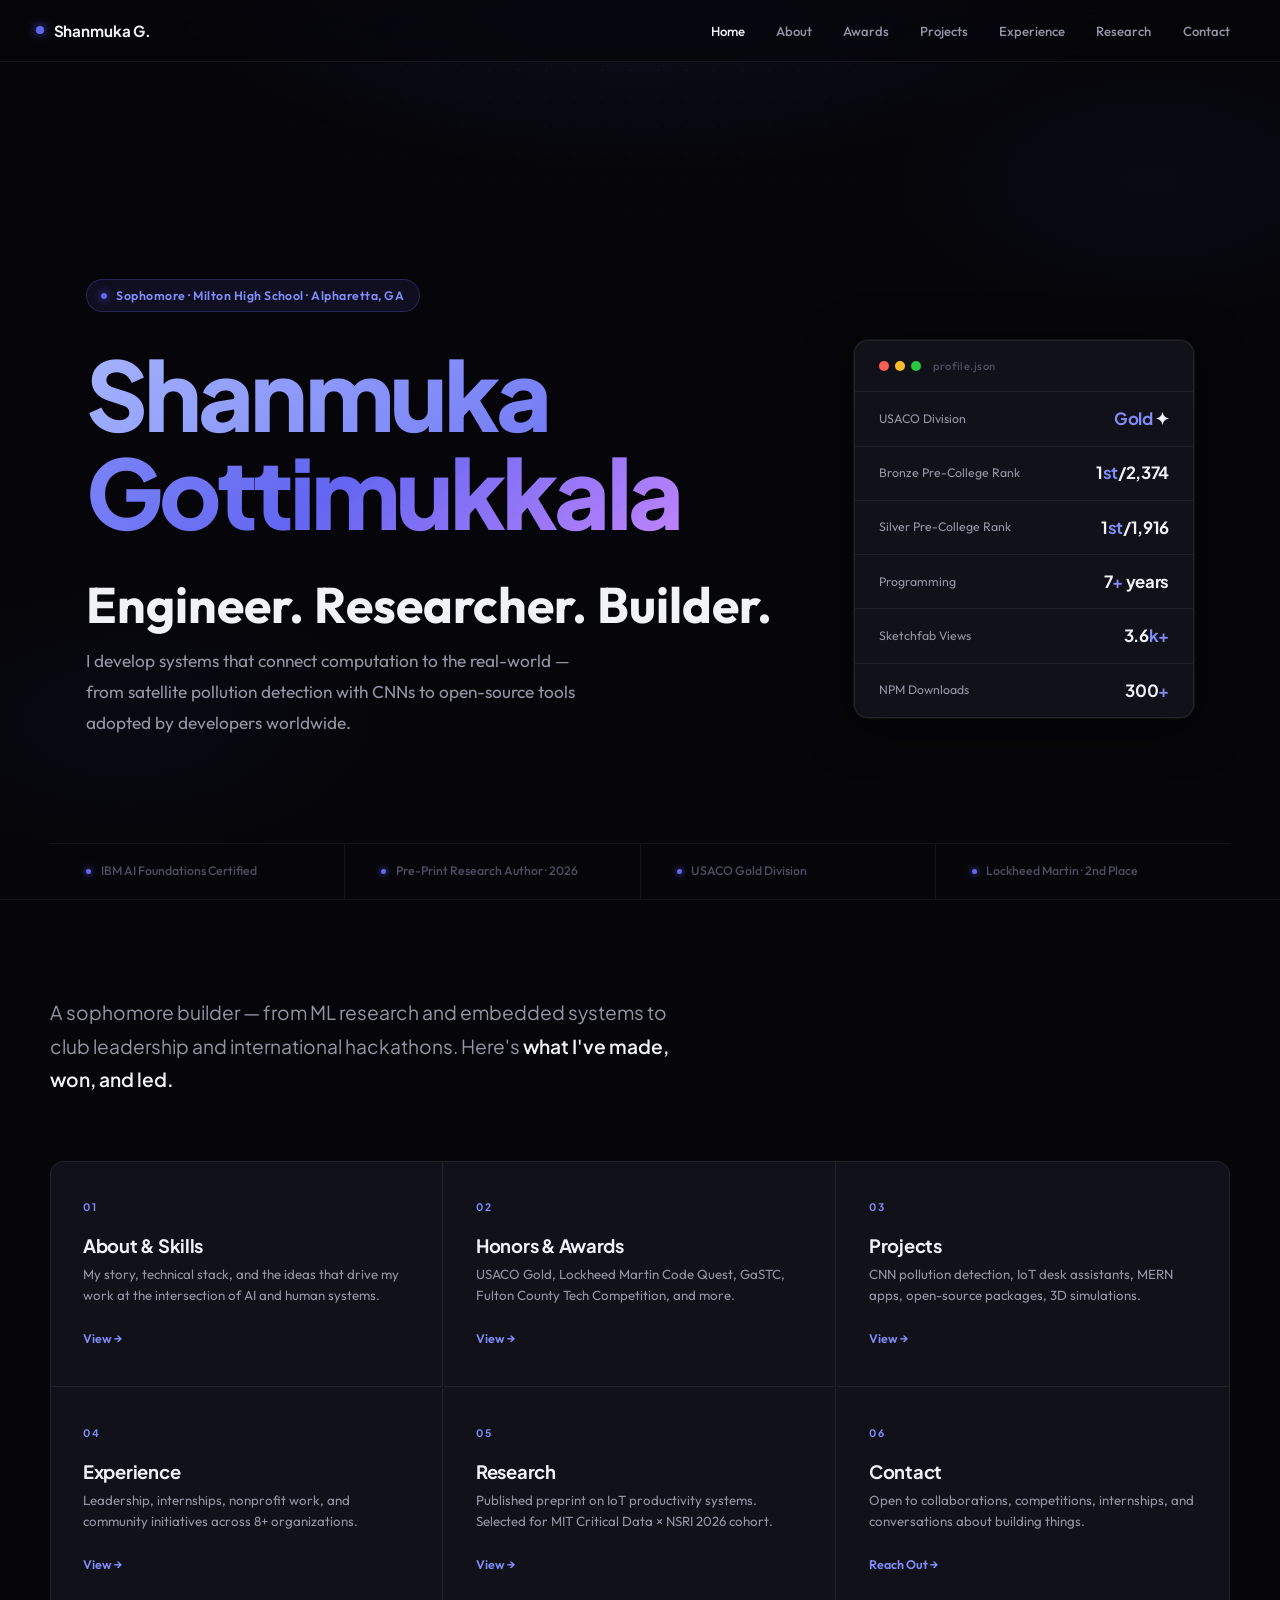
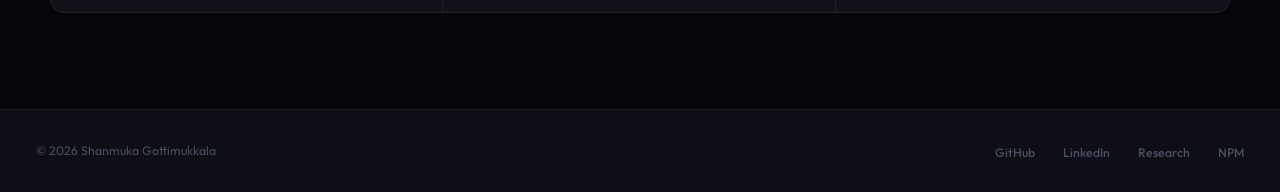
==== index.html @ 46299f24 "Add files via upload" ====
<!DOCTYPE html>
<html lang="en">
<head>
<meta charset="UTF-8"/><meta name="viewport" content="width=device-width,initial-scale=1"/>
<title>Shanmuka Gottimukkala — Engineer & Researcher</title>
<link rel="stylesheet" href="styles.css"/>
<style>
/* HOME-SPECIFIC */
.hero{min-height:100vh;display:flex;flex-direction:column;justify-content:flex-end;padding-top:62px;position:relative;border-bottom:1px solid var(--line)}
.hero-main{max-width:1180px;margin:0 auto;width:100%;padding:5rem 2.25rem 4rem;display:grid;grid-template-columns:1fr 340px;gap:5rem;align-items:center}
.eyebrow{display:inline-flex;align-items:center;gap:.55rem;font-size:.77rem;font-weight:600;color:var(--accent2);letter-spacing:.04em;background:rgba(99,102,241,.1);border:1px solid rgba(99,102,241,.25);padding:.32rem .9rem;border-radius:100px;margin-bottom:2rem;width:fit-content;opacity:0;animation:up .7s .05s var(--ease) forwards}
.eyebrow::before{content:'';width:6px;height:6px;border-radius:50%;background:var(--accent);box-shadow:0 0 8px var(--accent);flex-shrink:0}
h1{font-family:var(--h);font-size:clamp(3.2rem,7.5vw,7rem);font-weight:800;line-height:1.02;letter-spacing:-.04em;color:var(--text);margin-bottom:1.5rem;opacity:0;animation:up .7s .12s var(--ease) forwards}
.grad{background:linear-gradient(135deg,#a5b4fc 0%,#818cf8 35%,#6366f1 65%,#c084fc 100%);-webkit-background-clip:text;-webkit-text-fill-color:transparent;background-clip:text}
.hero-sub{font-size:1.08rem;font-weight:400;color:var(--text2);max-width:500px;line-height:1.78;margin-bottom:2.5rem;opacity:0;animation:up .7s .2s var(--ease) forwards}
.hero-actions{opacity:0;animation:up .7s .28s var(--ease) forwards}
/* panel */
.panel{background:var(--card);border:1px solid var(--card-b);border-radius:var(--r);overflow:hidden;box-shadow:var(--sh2);opacity:0;animation:fromRight .75s .32s var(--ease) forwards}
.panel-top{padding:1rem 1.5rem;border-bottom:1px solid var(--line);display:flex;align-items:center;gap:.5rem}
.pdots{display:flex;gap:.38rem}
.pdot{width:10px;height:10px;border-radius:50%;background:var(--text3)}
.pdot:first-child{background:#FF5F57}.pdot:nth-child(2){background:#FFBD2E}.pdot:nth-child(3){background:#28C840}
.ptitle{font-size:.7rem;font-weight:500;color:var(--text3);margin-left:.25rem;letter-spacing:.04em}
.pstat{display:flex;align-items:center;justify-content:space-between;padding:.8rem 1.5rem;border-bottom:1px solid var(--line);transition:background .15s}
.pstat:last-child{border-bottom:none}
.pstat:hover{background:rgba(255,255,255,.03)}
.ps-lbl{font-size:.77rem;color:var(--text2)}
.ps-val{font-family:var(--h);font-size:1.05rem;font-weight:700;color:var(--text);letter-spacing:-.02em}
.ps-val .a{color:var(--accent2)}
.ps-badge{font-size:.64rem;font-weight:700;padding:.18rem .55rem;border-radius:100px;background:rgba(16,185,129,.12);color:#10B981;border:1px solid rgba(16,185,129,.25);letter-spacing:.04em}
/* bar */
.hero-bar{max-width:1180px;margin:0 auto;width:100%;display:flex;border-top:1px solid var(--line);opacity:0;animation:fadeIn .7s .52s var(--ease) forwards}
.hb{flex:1;padding:1.1rem 2.25rem;display:flex;align-items:center;gap:.6rem;font-size:.77rem;font-weight:500;color:var(--text3);border-right:1px solid var(--line);transition:color .18s}
.hb:last-child{border-right:none}
.hb:hover{color:var(--text2)}
.hb-dot{width:5px;height:5px;border-radius:50%;background:var(--accent);flex-shrink:0;box-shadow:0 0 6px var(--accent)}
/* home intro section */
#intro{padding:6rem 2.25rem}
.intro-text{font-family:var(--h);font-size:1.2rem;font-weight:400;color:var(--text2);line-height:1.75;max-width:620px;margin-bottom:4rem}
.intro-text strong{color:var(--text);font-weight:600}
@keyframes up{from{opacity:0;transform:translateY(22px)}to{opacity:1;transform:translateY(0)}}
@keyframes fromRight{from{opacity:0;transform:translateX(22px)}to{opacity:1;transform:translateX(0)}}
@keyframes fadeIn{from{opacity:0}to{opacity:1}}
@media(max-width:900px){
  .hero-main{grid-template-columns:1fr;padding:3.5rem 1.5rem 3rem;gap:3rem}
  .panel{animation:up .75s .32s var(--ease) forwards}
  .hb{padding:1rem 1rem;font-size:.7rem}
  #intro{padding:4rem 1.5rem}
}
</style>
</head>
<body>
<div class="mesh"></div>
<nav class="nav">
  <a class="nav-logo" href="index.html"><div class="nav-dot"></div>Shanmuka G.</a>
  <ul class="nav-links">
    <li><a href="index.html" class="active">Home</a></li>
    <li><a href="about.html">About</a></li>
    <li><a href="awards.html">Awards</a></li>
    <li><a href="projects.html">Projects</a></li>
    <li><a href="experience.html">Experience</a></li>
    <li><a href="research.html">Research</a></li>
    <li><a href="contact.html">Contact</a></li>
  </ul>
</nav>

<section class="hero">
  <div class="hero-main">
    <div>
      <div class="eyebrow">Sophomore · Milton High School · Alpharetta, GA</div>
      <h1><span class=grad>Shanmuka Gottimukkala</span></h1>
      <h2 style="font-size:50px; display: inline;">Engineer.  Researcher.  Builder.</h2>
      <p class="hero-sub">I develop systems that connect computation to the real-world — from satellite pollution detection with CNNs to open-source tools adopted by developers worldwide.</p>
    </div>
    <div class="panel">
      <div class="panel-top">
        <div class="pdots"><div class="pdot"></div><div class="pdot"></div><div class="pdot"></div></div>
        <span class="ptitle">profile.json</span>
      </div>
      <div class="pstat"><span class="ps-lbl">USACO Division</span><span class="ps-val"><span class="a">Gold</span> ✦</span></div>
      <div class="pstat"><span class="ps-lbl">Bronze Pre-College Rank</span><span class="ps-val">1<span class="a">st</span>/2,374</span></div>
      <div class="pstat"><span class="ps-lbl">Silver Pre-College Rank</span><span class="ps-val">1<span class="a">st</span>/1,916</span></div>
      <div class="pstat"><span class="ps-lbl">Programming</span><span class="ps-val">7<span class="a">+</span> years</span></div>
      <div class="pstat"><span class="ps-lbl">Sketchfab Views</span><span class="ps-val">3.6<span class="a">k+</span></span></div>
      <div class="pstat"><span class="ps-lbl">NPM Downloads</span><span class="ps-val">300<span class="a">+</span></span></div>
    </div>
  </div>
  <div class="hero-bar">
    <div class="hb"><div class="hb-dot"></div>IBM AI Foundations Certified</div>
    <div class="hb"><div class="hb-dot"></div>Pre-Print Research Author · 2026</div>
    <div class="hb"><div class="hb-dot"></div>USACO Gold Division</div>
    <div class="hb"><div class="hb-dot"></div>Lockheed Martin · 2nd Place</div>
  </div>
</section>

<section id="intro">
  <div class="wrap">
    <p class="intro-text r">A sophomore builder — from ML research and embedded systems to club leadership and international hackathons. Here's <strong>what I've made, won, and led.</strong></p>
    <div class="nav-cards">
      <a href="about.html" class="nc r"><div class="nc-num">01</div><div class="nc-title">About &amp; Skills</div><div class="nc-desc">My story, technical stack, and the ideas that drive my work at the intersection of AI and human systems.</div><div class="nc-arrow">View →</div></a>
      <a href="awards.html" class="nc r"><div class="nc-num">02</div><div class="nc-title">Honors &amp; Awards</div><div class="nc-desc">USACO Gold, Lockheed Martin Code Quest, GaSTC, Fulton County Tech Competition, and more.</div><div class="nc-arrow">View →</div></a>
      <a href="projects.html" class="nc r"><div class="nc-num">03</div><div class="nc-title">Projects</div><div class="nc-desc">CNN pollution detection, IoT desk assistants, MERN apps, open-source packages, 3D simulations.</div><div class="nc-arrow">View →</div></a>
      <a href="experience.html" class="nc r"><div class="nc-num">04</div><div class="nc-title">Experience</div><div class="nc-desc">Leadership, internships, nonprofit work, and community initiatives across 8+ organizations.</div><div class="nc-arrow">View →</div></a>
      <a href="research.html" class="nc r"><div class="nc-num">05</div><div class="nc-title">Research</div><div class="nc-desc">Published preprint on IoT productivity systems. Selected for MIT Critical Data × NSRI 2026 cohort.</div><div class="nc-arrow">View →</div></a>
      <a href="contact.html" class="nc r"><div class="nc-num">06</div><div class="nc-title">Contact</div><div class="nc-desc">Open to collaborations, competitions, internships, and conversations about building things.</div><div class="nc-arrow">Reach Out →</div></a>
    </div>
  </div>
</section>

<footer>
  <span class="foot-l">© 2026 Shanmuka Gottimukkala</span>
  <ul class="foot-links">
    <li><a href="https://github.com/ShanmukaGottimukkala" target="_blank">GitHub</a></li>
    <li><a href="https://www.linkedin.com/in/shanmuka-gottimukkala/" target="_blank">LinkedIn</a></li>
    <li><a href="https://vixra.org/abs/2602.0078" target="_blank">Research</a></li>
    <li><a href="https://www.npmjs.com/package/onelanggg" target="_blank">NPM</a></li>
  </ul>
</footer>
<script src="shared.js"></script>
<script src="interactions.js"></script>
<script src="interactive.js"></script>
</body></html>
---- styles.css ----
@import url('https://fonts.googleapis.com/css2?family=Plus+Jakarta+Sans:ital,wght@0,300;0,400;0,500;0,600;0,700;0,800;1,400&family=Outfit:wght@300;400;500;600;700&display=swap');

/* ─── TOKENS ─── */
:root {
  --bg:        #06060A;
  --surface:   #0E0E16;
  --card:      #111119;
  --card-b:    rgba(255,255,255,0.07);
  --card-bh:   rgba(255,255,255,0.11);
  --accent:    #6366F1;
  --accent2:   #818CF8;
  --accent-g:  rgba(99,102,241,0.22);
  --green:     #10B981;
  --text:      #F1F2F8;
  --text2:     #9395A5;
  --text3:     #4B4D60;
  --line:      rgba(255,255,255,0.06);
  --h:         'Plus Jakarta Sans', sans-serif;
  --b:         'Outfit', sans-serif;
  --r:         14px;
  --rs:        8px;
  --sh:        0 0 0 1px rgba(255,255,255,0.05), 0 4px 24px rgba(0,0,0,0.4);
  --sh2:       0 0 0 1px rgba(255,255,255,0.06), 0 8px 48px rgba(0,0,0,0.6);
  --ease:      cubic-bezier(0.16,1,0.3,1);
}

/* ─── RESET ─── */
*,*::before,*::after{box-sizing:border-box;margin:0;padding:0}
html{font-size:16px;scroll-behavior:smooth}
body{background:var(--bg);color:var(--text);font-family:var(--b);font-weight:400;line-height:1.65;-webkit-font-smoothing:antialiased;overflow-x:hidden}
::selection{background:rgba(99,102,241,.35);color:#fff}
a{text-decoration:none;color:inherit}
ul,ol{list-style:none}
button{cursor:pointer;font-family:var(--b)}
strong{font-weight:600;color:var(--text)}

/* ─── MESH BG ─── */
.mesh{position:fixed;inset:0;z-index:-1;pointer-events:none;
  background:
    radial-gradient(ellipse 70% 50% at 50% -10%,rgba(99,102,241,.13) 0%,transparent 60%),
    radial-gradient(ellipse 40% 30% at 90% 20%,rgba(99,102,241,.05) 0%,transparent 55%),
    radial-gradient(ellipse 40% 30% at 10% 80%,rgba(99,102,241,.04) 0%,transparent 55%)}
.mesh::after{content:'';position:absolute;inset:0;
  background-image:radial-gradient(rgba(255,255,255,0.035) 1px,transparent 1px);
  background-size:28px 28px;
  mask-image:radial-gradient(ellipse 80% 55% at 50% 0%,black 0%,transparent 70%)}

/* ─── NAV ─── */
.nav{position:fixed;inset:0 0 auto;z-index:200;height:62px;
  display:flex;align-items:center;justify-content:space-between;
  padding:0 2.25rem;
  background:rgba(6,6,10,.78);
  backdrop-filter:blur(20px) saturate(180%);
  -webkit-backdrop-filter:blur(20px) saturate(180%);
  border-bottom:1px solid var(--line)}
.nav-logo{display:flex;align-items:center;gap:.6rem;font-family:var(--h);font-weight:700;font-size:.95rem;color:var(--text);letter-spacing:-.01em}
.nav-dot{width:8px;height:8px;border-radius:50%;background:var(--accent);box-shadow:0 0 10px var(--accent)}
.nav-links{display:flex;gap:.15rem}
.nav-links a{font-size:.82rem;font-weight:500;color:var(--text2);padding:.4rem .9rem;border-radius:var(--rs);transition:color .18s,background .18s}
.nav-links a:hover{color:var(--text);background:rgba(255,255,255,.05)}
.nav-links a.active{color:var(--text)}
.nav-r{display:flex;align-items:center;gap:.65rem}
.nav-chip{font-size:.72rem;font-weight:600;color:var(--text2);padding:.28rem .8rem;border-radius:100px;border:1px solid var(--line);background:var(--surface);transition:all .18s}
.nav-chip:hover{border-color:rgba(99,102,241,.4);color:var(--accent2)}
.nav-cta{font-size:.8rem;font-weight:600;padding:.45rem 1.2rem;border-radius:var(--rs);background:var(--accent);color:#fff;border:1px solid transparent;transition:all .2s;box-shadow:0 0 20px rgba(99,102,241,.28)}
.nav-cta:hover{background:#5254d4;box-shadow:0 0 30px rgba(99,102,241,.5);transform:translateY(-1px)}

/* ─── LAYOUT ─── */
.page{padding-top:62px}
.section{padding:6.5rem 2.25rem;border-bottom:1px solid var(--line)}
.section-alt{background:var(--surface)}
.wrap{max-width:1180px;margin:0 auto}

/* ─── PAGE HEADER ─── */
.ph{max-width:1180px;margin:0 auto;padding:4.5rem 2.25rem 4rem;border-bottom:1px solid var(--line)}
.ph-eyebrow{display:inline-flex;align-items:center;gap:.5rem;font-size:.72rem;font-weight:700;letter-spacing:.1em;text-transform:uppercase;color:var(--accent2);margin-bottom:1rem}
.ph-eyebrow::before{content:'';width:16px;height:1px;background:var(--accent2)}
.ph-title{font-family:var(--h);font-size:clamp(2.6rem,5.5vw,4.5rem);font-weight:800;letter-spacing:-.04em;line-height:1.04;color:var(--text)}
.ph-title em{font-style:italic;background:linear-gradient(135deg,#a5b4fc,#818cf8,#6366f1,#c084fc);-webkit-background-clip:text;-webkit-text-fill-color:transparent;background-clip:text}
.ph-sub{font-size:1rem;color:var(--text2);max-width:500px;line-height:1.75;margin-top:.9rem}

/* ─── SECTION LABELS ─── */
.sec-eyebrow{display:inline-flex;align-items:center;gap:.5rem;font-size:.72rem;font-weight:700;letter-spacing:.1em;text-transform:uppercase;color:var(--accent2);margin-bottom:.85rem}
.sec-eyebrow::before{content:'';width:16px;height:1px;background:var(--accent2)}
.sec-title{font-family:var(--h);font-size:clamp(1.8rem,3.2vw,2.8rem);font-weight:800;letter-spacing:-.035em;line-height:1.1;color:var(--text);margin-bottom:.65rem}
.sec-sub{font-size:.98rem;color:var(--text2);max-width:520px;line-height:1.75}

/* ─── BUTTONS ─── */
.btn{display:inline-flex;align-items:center;gap:.5rem;font-family:var(--b);font-size:.88rem;font-weight:600;padding:.7rem 1.6rem;border-radius:var(--rs);border:1px solid transparent;transition:all .2s var(--ease);white-space:nowrap;cursor:pointer}
.btn-primary{background:var(--accent);color:#fff;box-shadow:0 0 25px rgba(99,102,241,.3),inset 0 1px 0 rgba(255,255,255,.15)}
.btn-primary:hover{background:#5254d4;transform:translateY(-2px);box-shadow:0 0 40px rgba(99,102,241,.5),inset 0 1px 0 rgba(255,255,255,.15)}
.btn-ghost{background:var(--card);color:var(--text2);border-color:var(--card-b);box-shadow:var(--sh)}
.btn-ghost:hover{color:var(--text);border-color:var(--card-bh);transform:translateY(-2px)}
.btn-row{display:flex;flex-wrap:wrap;gap:.75rem}

/* ─── FILTER BAR ─── */
.filter-row{display:flex;gap:.4rem;flex-wrap:wrap;margin-bottom:2rem}
.fb{font-size:.75rem;font-weight:600;padding:.38rem 1rem;border-radius:100px;border:1px solid var(--card-b);background:var(--card);color:var(--text2);transition:all .18s;cursor:pointer}
.fb:hover{border-color:rgba(99,102,241,.35);color:var(--accent2)}
.fb.on{background:var(--accent);border-color:var(--accent);color:#fff;box-shadow:0 0 15px rgba(99,102,241,.3)}

/* ─── SKILL PILLS ─── */
.sg{margin-bottom:1.85rem}
.sg-label{font-size:.68rem;font-weight:700;letter-spacing:.12em;text-transform:uppercase;color:var(--text3);margin-bottom:.7rem;padding-bottom:.55rem;border-bottom:1px solid var(--line)}
.sg-pills{display:flex;flex-wrap:wrap;gap:.4rem}
.pill{font-size:.8rem;font-weight:400;color:var(--text2);padding:.3rem .85rem;border-radius:100px;border:1px solid var(--card-b);background:var(--card);transition:all .18s}
.pill:hover{border-color:rgba(99,102,241,.35);color:var(--accent2);background:rgba(99,102,241,.06)}

/* ─── FEATURED CARD ─── */
.feat{background:var(--card);border:1px solid var(--card-b);border-radius:var(--r);padding:2.25rem 2.75rem;display:grid;grid-template-columns:1fr auto;gap:3rem;align-items:center;margin-bottom:1px;position:relative;overflow:hidden;transition:border-color .2s,transform .2s var(--ease);box-shadow:var(--sh)}
.feat::before{content:'';position:absolute;top:0;left:0;right:0;height:1px;background:linear-gradient(90deg,transparent,var(--accent),transparent);opacity:0;transition:opacity .25s}
.feat:hover{border-color:rgba(99,102,241,.3);transform:translateY(-2px)}
.feat:hover::before{opacity:1}
.feat-tag{font-size:.68rem;font-weight:700;letter-spacing:.1em;text-transform:uppercase;color:var(--accent2);margin-bottom:.5rem}
.feat-name{font-family:var(--h);font-size:1.2rem;font-weight:700;color:var(--text);margin-bottom:.5rem;letter-spacing:-.015em;line-height:1.25}
.feat-desc{font-size:.88rem;color:var(--text2);line-height:1.65;max-width:560px}
.feat-aside{font-family:var(--h);font-size:5rem;font-weight:800;letter-spacing:-.06em;color:rgba(99,102,241,.07);white-space:nowrap;line-height:1;flex-shrink:0}

/* ─── AWARD GRID ─── */
.award-grid{display:grid;grid-template-columns:repeat(3,1fr);gap:1px;background:var(--line);border:1px solid var(--card-b);border-radius:var(--r);overflow:hidden;box-shadow:var(--sh)}
.ac{background:var(--card);padding:1.9rem 2rem;transition:background .18s;position:relative}
.ac::after{content:'';position:absolute;bottom:0;left:2rem;right:2rem;height:1px;background:var(--line)}
.ac:nth-child(3n+1):nth-last-child(-n+3)::after,.ac:nth-child(3n+2):nth-last-child(-n+2)::after,.ac:last-child::after{display:none}
.ac:hover{background:rgba(99,102,241,.04)}
.ac-tag{display:inline-block;font-size:.62rem;font-weight:700;letter-spacing:.1em;text-transform:uppercase;color:var(--accent2);background:rgba(99,102,241,.1);border:1px solid rgba(99,102,241,.2);border-radius:100px;padding:.18rem .65rem;margin-bottom:.8rem}
.ac-name{font-family:var(--h);font-size:.95rem;font-weight:700;color:var(--text);margin-bottom:.4rem;letter-spacing:-.01em;line-height:1.3}
.ac-desc{font-size:.82rem;color:var(--text2);line-height:1.6}

/* ─── PROJECT LIST ─── */
.proj-list{background:var(--card);border:1px solid var(--card-b);border-radius:var(--r);overflow:hidden;box-shadow:var(--sh)}
.proj-row{display:grid;grid-template-columns:44px 1fr 80px;gap:1.75rem;align-items:start;padding:1.85rem 2rem;border-bottom:1px solid var(--line);background:var(--card);transition:background .18s;position:relative}
.proj-row:last-child{border-bottom:none}
.proj-row:hover{background:rgba(255,255,255,.02)}
.proj-row::before{content:'';position:absolute;left:0;top:0;bottom:0;width:2px;background:linear-gradient(180deg,transparent,var(--accent),transparent);opacity:0;transition:opacity .22s}
.proj-row:hover::before{opacity:1}
.proj-n{font-family:var(--h);font-size:.7rem;font-weight:700;color:var(--text3);letter-spacing:.04em;padding-top:.18rem}
.ptags{display:flex;flex-wrap:wrap;gap:.3rem;margin-bottom:.6rem}
.ptag{font-size:.62rem;font-weight:600;letter-spacing:.06em;text-transform:uppercase;padding:.12rem .5rem;border-radius:4px;border:1px solid var(--line);color:var(--text3);background:var(--surface)}
.ptag-a{border-color:rgba(99,102,241,.3);color:var(--accent2);background:rgba(99,102,241,.08)}
.proj-name{font-family:var(--h);font-size:1.05rem;font-weight:700;color:var(--text);margin-bottom:.4rem;letter-spacing:-.015em;line-height:1.25}
.proj-desc{font-size:.85rem;color:var(--text2);line-height:1.65}
.proj-impact{font-size:.78rem;color:var(--accent2);margin-top:.5rem;font-style:italic}
.proj-yr{font-size:.7rem;font-weight:600;color:var(--text3);text-align:right;padding-top:.2rem;letter-spacing:.04em}

/* ─── TIMELINE ─── */
.tl-group-label{font-size:.68rem;font-weight:700;letter-spacing:.12em;text-transform:uppercase;color:var(--text3);padding:2.25rem 0 1rem;border-bottom:1px solid var(--line)}
.tl-row{display:grid;grid-template-columns:210px 1fr;gap:3rem;padding:2rem 0;border-bottom:1px solid var(--line)}
.tl-row:last-child{border-bottom:none}
.tl-role{font-size:.68rem;font-weight:700;letter-spacing:.1em;text-transform:uppercase;color:var(--accent2);margin-bottom:.3rem}
.tl-org{font-family:var(--h);font-size:.95rem;font-weight:700;color:var(--text);margin-bottom:.2rem;letter-spacing:-.01em}
.tl-sub{font-size:.77rem;color:var(--text3)}
.tl-ul li{font-size:.87rem;color:var(--text2);line-height:1.7;padding-left:1.1rem;position:relative;margin-bottom:.28rem}
.tl-ul li::before{content:'→';position:absolute;left:0;color:var(--accent);font-size:.68rem;top:.25rem}
.tl-badge{display:inline-block;margin-top:.65rem;font-size:.64rem;font-weight:700;letter-spacing:.1em;text-transform:uppercase;color:var(--accent2);background:rgba(99,102,241,.08);border:1px solid rgba(99,102,241,.2);border-radius:100px;padding:.15rem .6rem}

/* ─── RESEARCH CARD ─── */
.rc{background:var(--card);border:1px solid var(--card-b);border-radius:var(--r);overflow:hidden;margin-bottom:1.5rem;box-shadow:var(--sh);position:relative}
.rc::before{content:'';position:absolute;top:0;left:0;right:0;height:1px;background:linear-gradient(90deg,transparent,var(--accent),transparent)}
.rc-top{display:grid;grid-template-columns:1fr auto;gap:2.5rem;align-items:start;padding:2.25rem 2.5rem;border-bottom:1px solid var(--line)}
.rc-tag{font-size:.68rem;font-weight:700;letter-spacing:.1em;text-transform:uppercase;color:var(--accent2);margin-bottom:.6rem}
.rc-title{font-family:var(--h);font-size:1.3rem;font-weight:700;color:var(--text);line-height:1.3;letter-spacing:-.02em;margin-bottom:.3rem}
.rc-id{font-size:.75rem;color:var(--text3)}
.rc-badge{font-size:.65rem;font-weight:700;letter-spacing:.08em;text-transform:uppercase;color:var(--accent2);border:1px solid rgba(99,102,241,.25);background:rgba(99,102,241,.08);border-radius:var(--rs);padding:.4rem .9rem;white-space:nowrap;height:fit-content}
.rc-body{padding:2.25rem 2.5rem}
.rc-body-lbl{font-size:.68rem;font-weight:700;letter-spacing:.1em;text-transform:uppercase;color:var(--text3);margin-bottom:.6rem}
.rc-abs{font-size:.9rem;color:var(--text2);line-height:1.85}
.rc-link{display:inline-flex;align-items:center;gap:.4rem;margin-top:1.4rem;font-size:.8rem;font-weight:600;color:var(--accent2);transition:gap .18s,color .18s}
.rc-link::after{content:'↗';font-size:.75rem}
.rc-link:hover{color:var(--text);gap:.6rem}

/* ─── ML GRID ─── */
.ml-grid{display:grid;grid-template-columns:repeat(3,1fr);gap:1px;background:var(--line);border:1px solid var(--card-b);border-radius:var(--r);overflow:hidden;box-shadow:var(--sh)}
.ml-cell{background:var(--card);padding:2rem;transition:background .18s}
.ml-cell:hover{background:rgba(99,102,241,.04)}
.ml-icon{font-size:1.4rem;margin-bottom:.6rem;display:block}
.ml-name{font-family:var(--h);font-size:.95rem;font-weight:700;color:var(--text);margin-bottom:.35rem;letter-spacing:-.01em}
.ml-desc{font-size:.82rem;color:var(--text2);line-height:1.6}

/* ─── NARRATIVE (about) ─── */
.narrative p{font-size:.98rem;color:var(--text2);line-height:1.85;margin-bottom:1.35rem}
.narrative p strong{color:var(--text);font-weight:600}
.pull{padding:1.25rem 1.5rem 1.25rem 1.85rem;margin:2rem 0;background:rgba(99,102,241,.06);border-left:2px solid var(--accent);border-radius:0 var(--rs) var(--rs) 0}
.pull p{font-size:.98rem!important;font-style:italic;color:rgba(241,242,248,.6)!important;margin:0!important;line-height:1.65!important}

/* ─── NAV CARDS (homepage) ─── */
.nav-cards{display:grid;grid-template-columns:repeat(3,1fr);gap:1px;background:var(--line);border:1px solid var(--card-b);border-radius:var(--r);overflow:hidden}
.nc{background:var(--card);border-right:1px solid var(--line);border-bottom:1px solid var(--line);padding:2.25rem 2rem;text-decoration:none;display:flex;flex-direction:column;transition:background .18s}
.nc:nth-child(3n){border-right:none}
.nc:nth-child(n+4){border-bottom:none}
.nc:hover{background:rgba(99,102,241,.04)}
.nc-num{font-size:.65rem;font-weight:700;letter-spacing:.15em;color:var(--accent2);margin-bottom:1.25rem;font-family:var(--h)}
.nc-title{font-family:var(--h);font-size:1.15rem;font-weight:700;color:var(--text);margin-bottom:.45rem;letter-spacing:-.015em;line-height:1.2}
.nc-desc{font-size:.83rem;color:var(--text2);line-height:1.6;flex:1}
.nc-arrow{margin-top:1.4rem;font-size:.78rem;font-weight:600;color:var(--accent2);transition:transform .18s}
.nc:hover .nc-arrow{transform:translateX(5px)}

/* ─── CONTACT BLOCK ─── */
.cblock{max-width:620px;margin:0 auto;text-align:center;padding:3.5rem 2.5rem;background:var(--card);border:1px solid var(--card-b);border-radius:20px;box-shadow:var(--sh2);position:relative;overflow:hidden}
.cblock::before{content:'';position:absolute;top:0;left:0;right:0;height:1px;background:linear-gradient(90deg,transparent,var(--accent),transparent)}
.cblock-glow{position:absolute;inset:0;background:radial-gradient(ellipse 60% 40% at 50% 0%,rgba(99,102,241,.08) 0%,transparent 70%);pointer-events:none}
.cb-label{font-size:.72rem;font-weight:700;letter-spacing:.12em;text-transform:uppercase;color:var(--accent2);margin-bottom:1.25rem}
.cb-title{font-family:var(--h);font-size:clamp(2rem,4vw,3.25rem);font-weight:800;letter-spacing:-.04em;color:var(--text);line-height:1.05;margin-bottom:.9rem}
.cb-sub{font-size:.95rem;color:var(--text2);line-height:1.75;margin-bottom:2.25rem}
.cb-links{display:flex;justify-content:center;flex-wrap:wrap;gap:.6rem}
.cb-link{font-size:.8rem;font-weight:600;padding:.6rem 1.4rem;border-radius:var(--rs);border:1px solid var(--card-b);background:var(--surface);color:var(--text2);transition:all .18s;cursor:pointer}
.cb-link:hover{border-color:rgba(99,102,241,.35);color:var(--accent2);background:rgba(99,102,241,.08);transform:translateY(-1px)}
.cb-link-main{background:var(--accent);border-color:var(--accent);color:#fff;box-shadow:0 0 20px rgba(99,102,241,.3)}
.cb-link-main:hover{background:#5254d4;border-color:#5254d4;color:#fff;box-shadow:0 0 30px rgba(99,102,241,.5)}

/* ─── DIVIDER ─── */
hr{border:none;border-top:1px solid var(--line);margin:3.5rem 0}

/* ─── FOOTER ─── */
footer{display:flex;justify-content:space-between;align-items:center;padding:1.75rem 2.25rem;background:var(--surface);border-top:1px solid var(--line)}
.foot-l{font-size:.77rem;color:var(--text3)}
.foot-links{display:flex;gap:1.75rem}
.foot-links a{font-size:.77rem;font-weight:500;color:var(--text3);transition:color .18s}
.foot-links a:hover{color:var(--accent2)}

/* ─── REVEAL ─── */
.r{opacity:0;transform:translateY(18px);transition:opacity .6s var(--ease),transform .6s var(--ease)}
.r.in{opacity:1;transform:translateY(0)}

/* ─── RESPONSIVE ─── */
@media(max-width:900px){
  .nav{padding:0 1.25rem}
  .nav-links{display:none}
  .section{padding:4rem 1.5rem}
  .ph{padding:3rem 1.5rem 2.5rem}
  .feat{grid-template-columns:1fr;padding:1.9rem 1.75rem;gap:1rem}
  .feat-aside{display:none}
  .award-grid{grid-template-columns:1fr 1fr}
  .proj-row{grid-template-columns:1fr;gap:.75rem}
  .proj-n,.proj-yr{display:none}
  .tl-row{grid-template-columns:1fr;gap:.75rem}
  .rc-top{grid-template-columns:1fr;padding:1.75rem}
  .rc-body{padding:1.75rem}
  .rc-badge{display:none}
  .ml-grid{grid-template-columns:1fr}
  .nav-cards{grid-template-columns:1fr}
  .nc{border-right:none}
  .nc:last-child{border-bottom:none}
  .cblock{padding:2.5rem 1.5rem}
  footer{flex-direction:column;gap:1rem;align-items:flex-start;padding:1.5rem}
}
@media(max-width:600px){
  .award-grid{grid-template-columns:1fr}
}

/* ═══════════════════════════════════════════════════════
   INTERACTIVE ENHANCEMENTS (appended by interactive.js)
═══════════════════════════════════════════════════════ */

/* Smooth focus rings */
:focus-visible { outline: 2px solid var(--accent2); outline-offset: 3px; border-radius: 4px; }

/* Project rows: pointer + subtle expand hint */
.proj-row { cursor: pointer; user-select: none; }
.proj-row:active { transform: scale(0.995); }

/* Feat cards: ensure overflow hidden for shimmer */
.feat { overflow: hidden; }

/* Nav logo pulse on hover */
.nav-dot { transition: transform .25s, box-shadow .25s; }
.nav-logo:hover .nav-dot {
  transform: scale(1.3);
  box-shadow: 0 0 16px var(--accent);
}

/* Pill hover glow */
.pill:hover {
  box-shadow: 0 0 12px rgba(99,102,241,.2);
}

/* Stat row — left accent bar on hover */
.pstat { position: relative; overflow: hidden; }
.pstat::before {
  content: '';
  position: absolute; left: 0; top: 0; bottom: 0;
  width: 2px; background: var(--accent);
  transform: scaleY(0); transform-origin: bottom;
  transition: transform .2s cubic-bezier(.16,1,.3,1);
}
.pstat:hover::before { transform: scaleY(1); }

/* Active badge pulse */
.avail-dot {
  animation: sg-pulse 2s ease-in-out infinite;
}
@keyframes sg-pulse {
  0%, 100% { box-shadow: 0 0 8px #10B981; }
  50% { box-shadow: 0 0 16px #10B981, 0 0 4px #10B981; }
}

/* Research card hover */
.rc { transition: border-color .2s, transform .2s cubic-bezier(.16,1,.3,1); }
.rc:hover { border-color: rgba(99,102,241,.28); transform: translateY(-2px); }

/* Timeline org color transition already handled by interactive.js */

/* Button press micro-feedback */
.btn:active { transform: scale(0.97) translateY(0) !important; }

/* Scroll reveal for .r — ensure it works with interactive stagger */
.nc-in.r { opacity: 1 !important; transform: translateY(0) scale(1) !important; }

/* Section fade-in for page transitions */
.page, section, .ph { animation: sg-fadepage .4s ease both; }
@keyframes sg-fadepage { from { opacity: 0; transform: translateY(6px); } to { opacity: 1; transform: translateY(0); } }
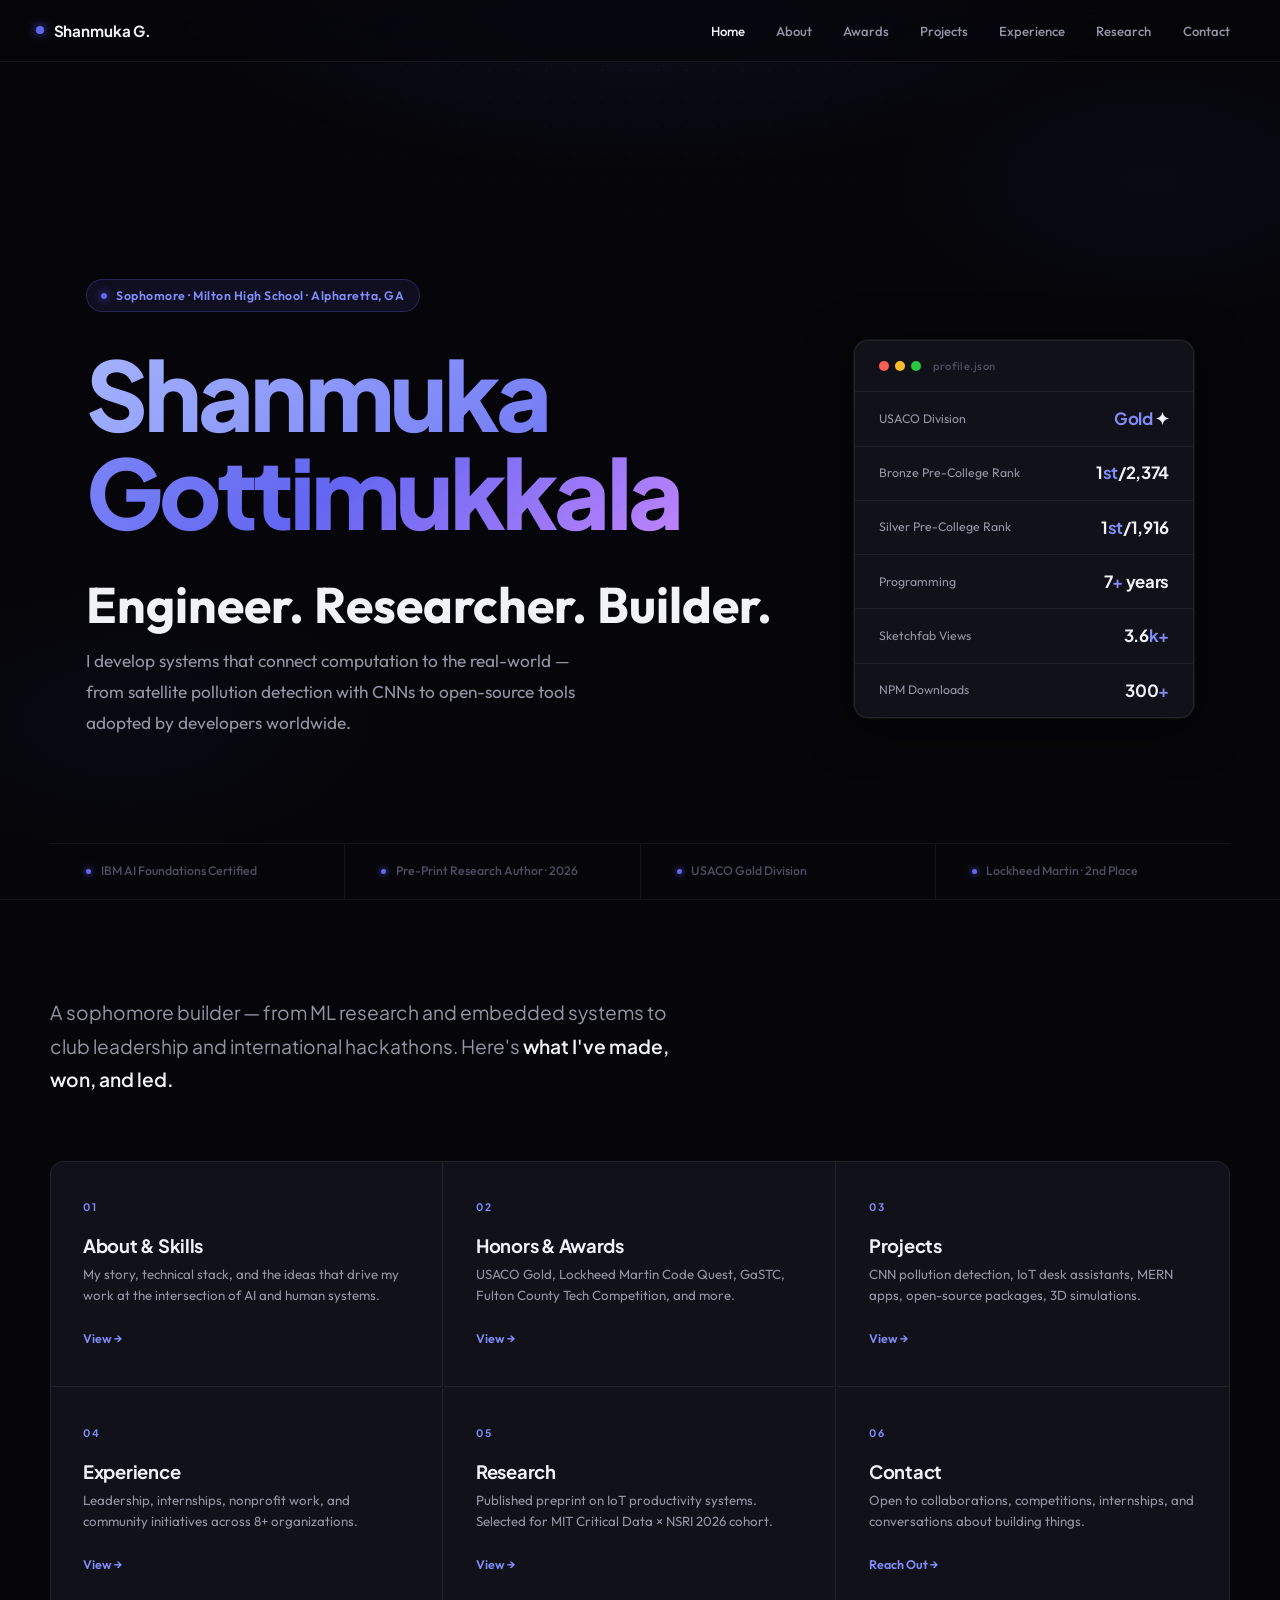
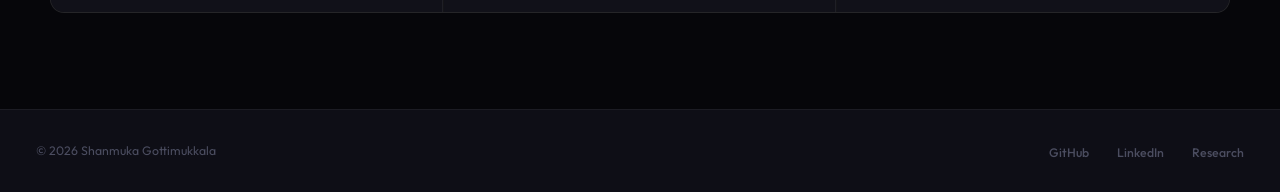
==== commit 4f5a1456: "Remove NPM link from footer Removed NPM link from footer section." ====
--- a/index.html
+++ b/index.html
@@ -112,8 +112,7 @@
   <ul class="foot-links">
     <li><a href="https://github.com/ShanmukaGottimukkala" target="_blank">GitHub</a></li>
     <li><a href="https://www.linkedin.com/in/shanmuka-gottimukkala/" target="_blank">LinkedIn</a></li>
-    <li><a href="https://vixra.org/abs/2602.0078" target="_blank">Research</a></li>
-    <li><a href="https://www.npmjs.com/package/onelanggg" target="_blank">NPM</a></li>
+    <li><a href="https://zenodo.org/records/19442665" target="_blank">Research</a></li>
   </ul>
 </footer>
 <script src="shared.js"></script>
